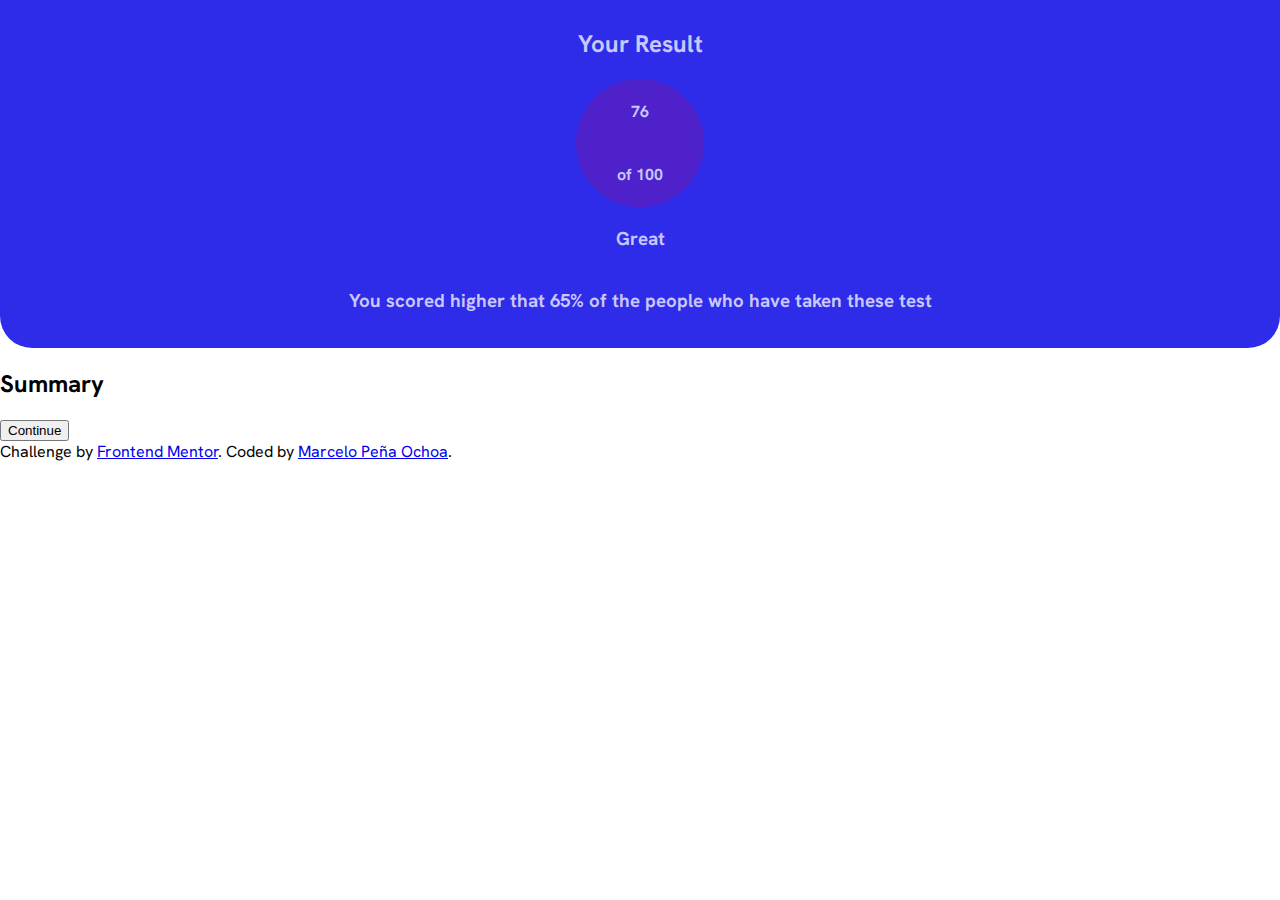
==== index.html @ b7ac3f7d "Añadiendo cambios" ====
<!DOCTYPE html>
<html lang="en">
  <head>
    <meta charset="UTF-8" />
    <meta name="viewport" content="width=device-width, initial-scale=1.0" />
    <link rel="preconnect" href="https://fonts.googleapis.com" />
    <link rel="preconnect" href="https://fonts.gstatic.com" crossorigin />
    <link
      href="https://fonts.googleapis.com/css2?family=Hanken+Grotesk:ital,wght@0,100..900;1,100..900&display=swap"
      rel="stylesheet"
    />
    <link
      rel="icon"
      type="image/png"
      sizes="32x32"
      href="./assets/images/favicon-32x32.png"
    />
    <link rel="stylesheet" href="style.css" />
    <title>Frontend Mentor | Results summary component</title>
  </head>
  <body>
    <main>
      <section class="main__section1">
        <article class="section1__article1">
          <h2 class="article1__h2">Your Result</h2>
          <div class="article1__div_circle">
            <h4>76</h4>
            <h4>of 100</h4>
          </div>
          <h3>Great</h3>
          <h3>
            You scored higher that 65% of the people who have taken these test
          </h3>
        </article>
      </section>
      <section class="main__section2">
        <article class="section2__article2">
          <h2 class="article2__h2">Summary</h2>
          <div>
            <div class="div__div div__div_red"></div>
            <div class="div__div div__div_yellow"></div>
            <div class="div__div div__div_green"></div>
            <div class="div__div div__div_violet"></div>
          </div>
          <button class="article2__button article2__button_hover">
            Continue
          </button>
        </article>
      </section>
    </main>
    <div class="attribution">
      Challenge by
      <a href="https://www.frontendmentor.io?ref=challenge" target="_blank"
        >Frontend Mentor</a
      >. Coded by <a href="#">Marcelo Peña Ochoa</a>.
    </div>
  </body>
</html>
---- style.css ----
*,
::after,
::before {
  box-sizing: border-box;
}

:root {
  --primary-red: (0, 100%, 67%);
  --primary-orange: hsl(39, 100%, 56%);
  --primary-green: hsl(166, 100%, 37%);
  --primary-bocalblue: hsl(234, 85%, 45%);

  /* gradients */
  --gradient-slateblue: hsl(252, 100%, 67%);
  --gradient-royalblue: hsl(241, 81%, 54%);
  --gradient-violetblue: hsla(256, 72%, 46%, 1);
  --gradient-persianblue: hsla(241, 72%, 46%, 0);

  /* Neutral */
  --neutal-white: hsl(0, 0%, 100%);
  --neutral-pale: hsl(221, 100%, 96%);
  --neutral-light: hsl(241, 100%, 89%);
  --neutral-Darkgrayblue: hsl(224, 30%, 27%);
}

/* GeneralStyles */
body {
  font-family: "Hanken Grotesk", sans-serif;
  margin: 0;
  border: 0;
}

main {
  display: grid;
  grid-template-columns: minmax(375px, 1fr);
  flex-direction: column;
  height: auto;
}

/* First Sections */
.main__section1 {
  width: 100%;
  background-color: var(--gradient-royalblue);
  border-bottom-left-radius: 2em;
  border-bottom-right-radius: 2em;
}

.section1__article1 {
  color: var(--neutral-light);
  display: flex;
  flex-direction: column;
  align-items: center;
  justify-content: center;
  padding: 4em;
  padding-top: 0.5em;
  padding-bottom: 1em;
}

.article1__div_circle {
  width: 8em;
  height: 8em;
  display: flex;
  flex-direction: column;
  align-items: center;
  justify-content: center;
  border-radius: 50%;
  background-color: var(--gradient-violetblue);
}

/* Second section */
.main__section2 {
  width: 100%;
}
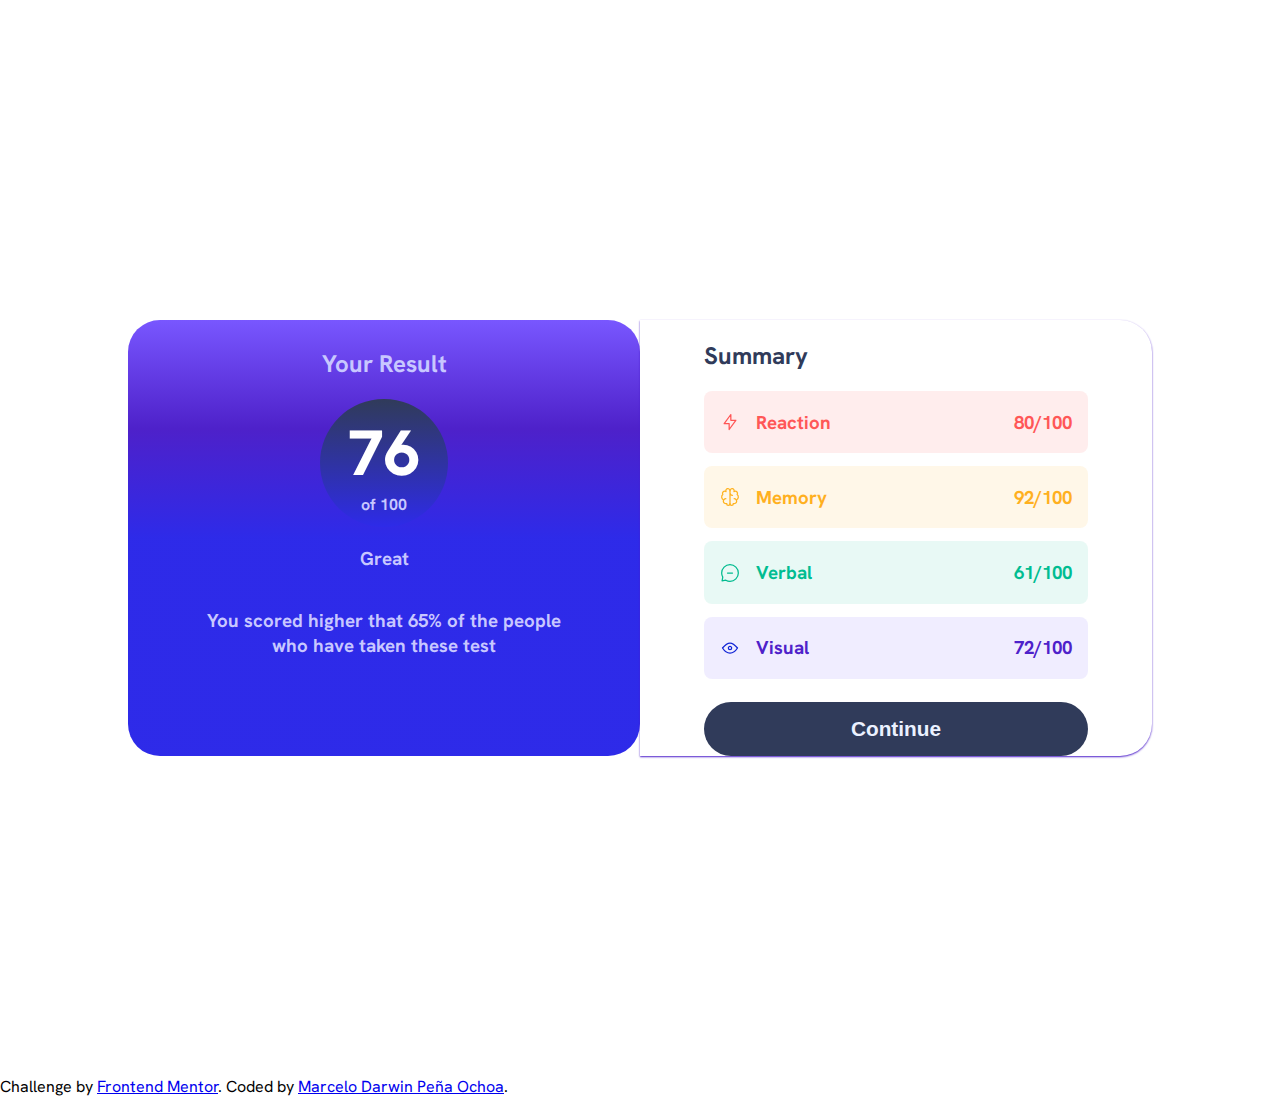
==== commit c5c784f0: "Today I made mobile and desktop styles" ====
--- a/index.html
+++ b/index.html
@@ -24,8 +24,8 @@
         <article class="section1__article1">
           <h2 class="article1__h2">Your Result</h2>
           <div class="article1__div_circle">
-            <h4>76</h4>
-            <h4>of 100</h4>
+            <h4 class="div__h41">76</h4>
+            <h4 class="div__h42">of 100</h4>
           </div>
           <h3>Great</h3>
           <h3>
@@ -34,13 +34,114 @@
         </article>
       </section>
       <section class="main__section2">
+        <h2 class="section2__h2">Summary</h2>
         <article class="section2__article2">
-          <h2 class="article2__h2">Summary</h2>
-          <div>
-            <div class="div__div div__div_red"></div>
-            <div class="div__div div__div_yellow"></div>
-            <div class="div__div div__div_green"></div>
-            <div class="div__div div__div_violet"></div>
+          <div class="article__div">
+            <div class="div__div div__div_red">
+              <svg
+                xmlns="http://www.w3.org/2000/svg"
+                width="20"
+                height="20"
+                fill="none"
+                viewBox="0 0 20 20"
+              >
+                <path
+                  stroke="#F55"
+                  stroke-linecap="round"
+                  stroke-linejoin="round"
+                  stroke-width="1.25"
+                  d="M10.833 8.333V2.5l-6.666 9.167h5V17.5l6.666-9.167h-5Z"
+                />
+              </svg>
+              <h3 class="div__h3 div__h3_red">Reaction</h3>
+              <h3 class="div__h3 div__h3_right">
+                80<span class="h3__span">/100</span>
+              </h3>
+            </div>
+            <div class="div__div div__div_yellow">
+              <svg
+                xmlns="http://www.w3.org/2000/svg"
+                width="20"
+                height="20"
+                fill="none"
+                viewBox="0 0 20 20"
+              >
+                <path
+                  stroke="#FFB21E"
+                  stroke-linecap="round"
+                  stroke-linejoin="round"
+                  stroke-width="1.25"
+                  d="M5.833 11.667a2.5 2.5 0 1 0 .834 4.858"
+                />
+                <path
+                  stroke="#FFB21E"
+                  stroke-linecap="round"
+                  stroke-linejoin="round"
+                  stroke-width="1.25"
+                  d="M3.553 13.004a3.333 3.333 0 0 1-.728-5.53m.025-.067a2.083 2.083 0 0 1 2.983-2.824m.199.054A2.083 2.083 0 1 1 10 3.75v12.917a1.667 1.667 0 0 1-3.333 0M10 5.833a2.5 2.5 0 0 0 2.5 2.5m1.667 3.334a2.5 2.5 0 1 1-.834 4.858"
+                />
+                <path
+                  stroke="#FFB21E"
+                  stroke-linecap="round"
+                  stroke-linejoin="round"
+                  stroke-width="1.25"
+                  d="M16.447 13.004a3.334 3.334 0 0 0 .728-5.53m-.025-.067a2.083 2.083 0 0 0-2.983-2.824M10 3.75a2.085 2.085 0 0 1 2.538-2.033 2.084 2.084 0 0 1 1.43 2.92m-.635 12.03a1.667 1.667 0 0 1-3.333 0"
+                />
+              </svg>
+              <h3 class="div__h3 div__h3_yellow">Memory</h3>
+              <h3 class="div__h3 div__h3_right">
+                92<span class="h3__span">/100</span>
+              </h3>
+            </div>
+            <div class="div__div div__div_green">
+              <svg
+                xmlns="http://www.w3.org/2000/svg"
+                width="20"
+                height="20"
+                fill="none"
+                viewBox="0 0 20 20"
+              >
+                <path
+                  stroke="#00BB8F"
+                  stroke-linecap="round"
+                  stroke-linejoin="round"
+                  stroke-width="1.25"
+                  d="M7.5 10h5M10 18.333A8.333 8.333 0 1 0 1.667 10c0 1.518.406 2.942 1.115 4.167l-.699 3.75 3.75-.699A8.295 8.295 0 0 0 10 18.333Z"
+                />
+              </svg>
+              <h3 class="div__h3">Verbal</h3>
+              <h3 class="div__h3 div__h3_right">
+                61<span class="h3__span">/100</span>
+              </h3>
+            </div>
+            <div class="div__div div__div_violet">
+              <svg
+                xmlns="http://www.w3.org/2000/svg"
+                width="20"
+                height="20"
+                fill="none"
+                viewBox="0 0 20 20"
+              >
+                <path
+                  stroke="#1125D6"
+                  stroke-linecap="round"
+                  stroke-linejoin="round"
+                  stroke-width="1.25"
+                  d="M10 11.667a1.667 1.667 0 1 0 0-3.334 1.667 1.667 0 0 0 0 3.334Z"
+                />
+                <path
+                  stroke="#1125D6"
+                  stroke-linecap="round"
+                  stroke-linejoin="round"
+                  stroke-width="1.25"
+                  d="M17.5 10c-1.574 2.492-4.402 5-7.5 5s-5.926-2.508-7.5-5C4.416 7.632 6.66 5 10 5s5.584 2.632 7.5 5Z"
+                />
+              </svg>
+              <h3 class="div__h3 div__h3_violet">Visual</h3>
+              <h3 class="div__h3 div__h3_right">
+                72<span class="h3__span">/100</span>
+              </h3>
+            </div>
           </div>
           <button class="article2__button article2__button_hover">
             Continue
@@ -52,7 +153,7 @@
       Challenge by
       <a href="https://www.frontendmentor.io?ref=challenge" target="_blank"
         >Frontend Mentor</a
-      >. Coded by <a href="#">Marcelo Peña Ochoa</a>.
+      >. Coded by <a href="#">Marcelo Darwin Peña Ochoa</a>.
     </div>
   </body>
 </html>
--- a/style.css
+++ b/style.css
@@ -5,7 +5,7 @@
 }
 
 :root {
-  --primary-red: (0, 100%, 67%);
+  --primary-red: hsl(0, 100%, 67%);
   --primary-orange: hsl(39, 100%, 56%);
   --primary-green: hsl(166, 100%, 37%);
   --primary-bocalblue: hsl(234, 85%, 45%);
@@ -40,7 +40,12 @@
 /* First Sections */
 .main__section1 {
   width: 100%;
-  background-color: var(--gradient-royalblue);
+  background-image: linear-gradient(
+    to top,
+    var(--gradient-royalblue) 50%,
+    var(--gradient-violetblue),
+    var(--gradient-slateblue)
+  );
   border-bottom-left-radius: 2em;
   border-bottom-right-radius: 2em;
 }
@@ -54,6 +59,7 @@
   padding: 4em;
   padding-top: 0.5em;
   padding-bottom: 1em;
+  text-align: center;
 }
 
 .article1__div_circle {
@@ -61,13 +67,116 @@
   height: 8em;
   display: flex;
   flex-direction: column;
-  align-items: center;
   justify-content: center;
   border-radius: 50%;
-  background-color: var(--gradient-violetblue);
+  background-image: linear-gradient(
+    to bottom,
+    var(--neutral-Darkgrayblue),
+    var(--gradient-royalblue)
+  );
+}
+
+.div__h41 {
+  font-size: 4em;
+  font-weight: 800;
+  margin: 0;
+  color: var(--neutal-white);
+  text-align: center;
+}
+.div__h42 {
+  margin: 0;
+  text-align: center;
 }
 
 /* Second section */
 .main__section2 {
+  padding-left: 5%;
+  padding-right: 5%;
+}
+
+.section2__h2 {
+  color: var(--neutral-Darkgrayblue);
+}
+
+.article__div {
+  display: flex;
+  flex-direction: column;
   width: 100%;
 }
+
+.div__div {
+  display: flex;
+  align-items: center;
+  padding: 0 1em;
+  background-color: hsla(0, 100%, 67%, 0.109);
+  color: var(--primary-red);
+  margin-bottom: 0.8em;
+  border-radius: 0.5em;
+}
+
+.div__div_yellow {
+  background-color: hsla(39, 100%, 56%, 0.101);
+  color: var(--primary-orange);
+}
+
+.div__div_green {
+  background-color: hsla(166, 100%, 37%, 0.091);
+  color: var(--primary-green);
+}
+
+.div__div_violet {
+  background-color: hsla(252, 100%, 67%, 0.11);
+  color: var(--gradient-violetblue);
+}
+
+.div__div > svg {
+  margin-right: 1em;
+}
+.div__h3_right {
+  margin-left: auto;
+}
+
+.article2__button {
+  width: 100%;
+  color: var(--neutral-pale);
+  border-radius: 20%;
+  background-color: var(--neutral-Darkgrayblue);
+  padding: 15px 25px;
+  border: none;
+  border-radius: 30px;
+  cursor: pointer;
+  font-weight: 600;
+  margin-top: 0.5em;
+  font-size: 1.3em;
+}
+
+.article2__button_hover:hover {
+  background-color: var(--gradient-royalblue);
+  color: var(--neutal-white);
+}
+
+/* Media queries */
+/* Desktop-design */
+@media (min-width: 900px) {
+  main {
+    display: flex;
+    flex-direction: row;
+    margin-top: 25%;
+    margin-bottom: 25%;
+    border-radius: 2em;
+  }
+
+  .main__section1 {
+    width: 40%;
+    margin-left: 10%;
+    border-radius: 2em;
+  }
+
+  .main__section2 {
+    width: 40%;
+    margin-right: 10%;
+    border-top-right-radius: 2em;
+    border-bottom-right-radius: 2em;
+    box-shadow: 0 1px 2px var(--gradient-violetblue);
+  }
+}
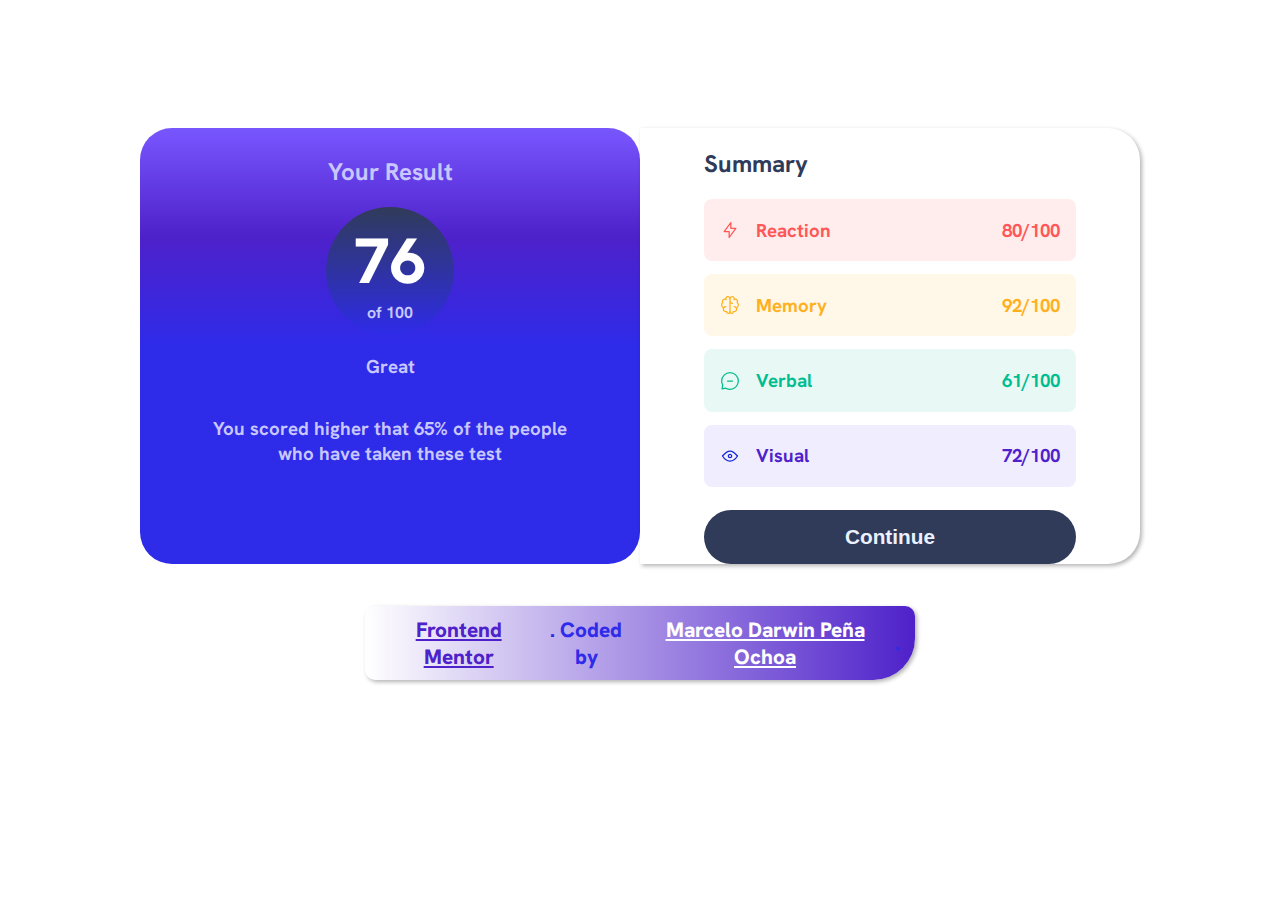
==== commit addb2dc8: "Ended my project" ====
--- a/index.html
+++ b/index.html
@@ -150,10 +150,13 @@
       </section>
     </main>
     <div class="attribution">
-      Challenge by
-      <a href="https://www.frontendmentor.io?ref=challenge" target="_blank"
+      <a
+        href="https://www.frontendmentor.io?ref=challenge"
+        target="_blank"
+        class="attribution__a1"
         >Frontend Mentor</a
-      >. Coded by <a href="#">Marcelo Darwin Peña Ochoa</a>.
+      >. Coded by
+      <a href="#" class="attribution__a2">Marcelo Darwin Peña Ochoa</a>.
     </div>
   </body>
 </html>
--- a/style.css
+++ b/style.css
@@ -155,28 +155,64 @@
   color: var(--neutal-white);
 }
 
+.attribution__a1 {
+  color: var(--gradient-violetblue);
+}
+
+.attribution__a2 {
+  color: var(--neutal-white);
+}
+.attribution {
+  width: 350px;
+  margin-top: 2em;
+  font-weight: 800;
+  text-align: center;
+  color: var(--gradient-royalblue);
+  font-size: 1.3em;
+  align-items: center;
+  display: flex;
+  flex-direction: row;
+  justify-content: space-between;
+  padding: 10px 15px;
+  border-radius: 10px;
+  background-image: linear-gradient(
+    to right,
+    var(--gradient-persianblue),
+    var(--gradient-violetblue)
+  );
+  border-bottom-right-radius: 2em;
+  box-shadow: 2px 2px 4px rgba(0, 0, 0, 0.3);
+}
+
 /* Media queries */
 /* Desktop-design */
 @media (min-width: 900px) {
   main {
     display: flex;
     flex-direction: row;
-    margin-top: 25%;
-    margin-bottom: 25%;
     border-radius: 2em;
+    margin-top: 10%;
+    height: 60%;
   }
 
   .main__section1 {
-    width: 40%;
-    margin-left: 10%;
+    max-width: 500px;
+    min-width: 350px;
+    margin-left: auto;
     border-radius: 2em;
   }
 
   .main__section2 {
-    width: 40%;
-    margin-right: 10%;
+    min-width: 500px;
+    margin-right: auto;
     border-top-right-radius: 2em;
     border-bottom-right-radius: 2em;
-    box-shadow: 0 1px 2px var(--gradient-violetblue);
-  }
-}
+    box-shadow: 2px 2px 4px rgba(0, 0, 0, 0.3);
+  }
+
+  .attribution {
+    width: 550px;
+    margin-left: auto;
+    margin-right: auto;
+  }
+}
